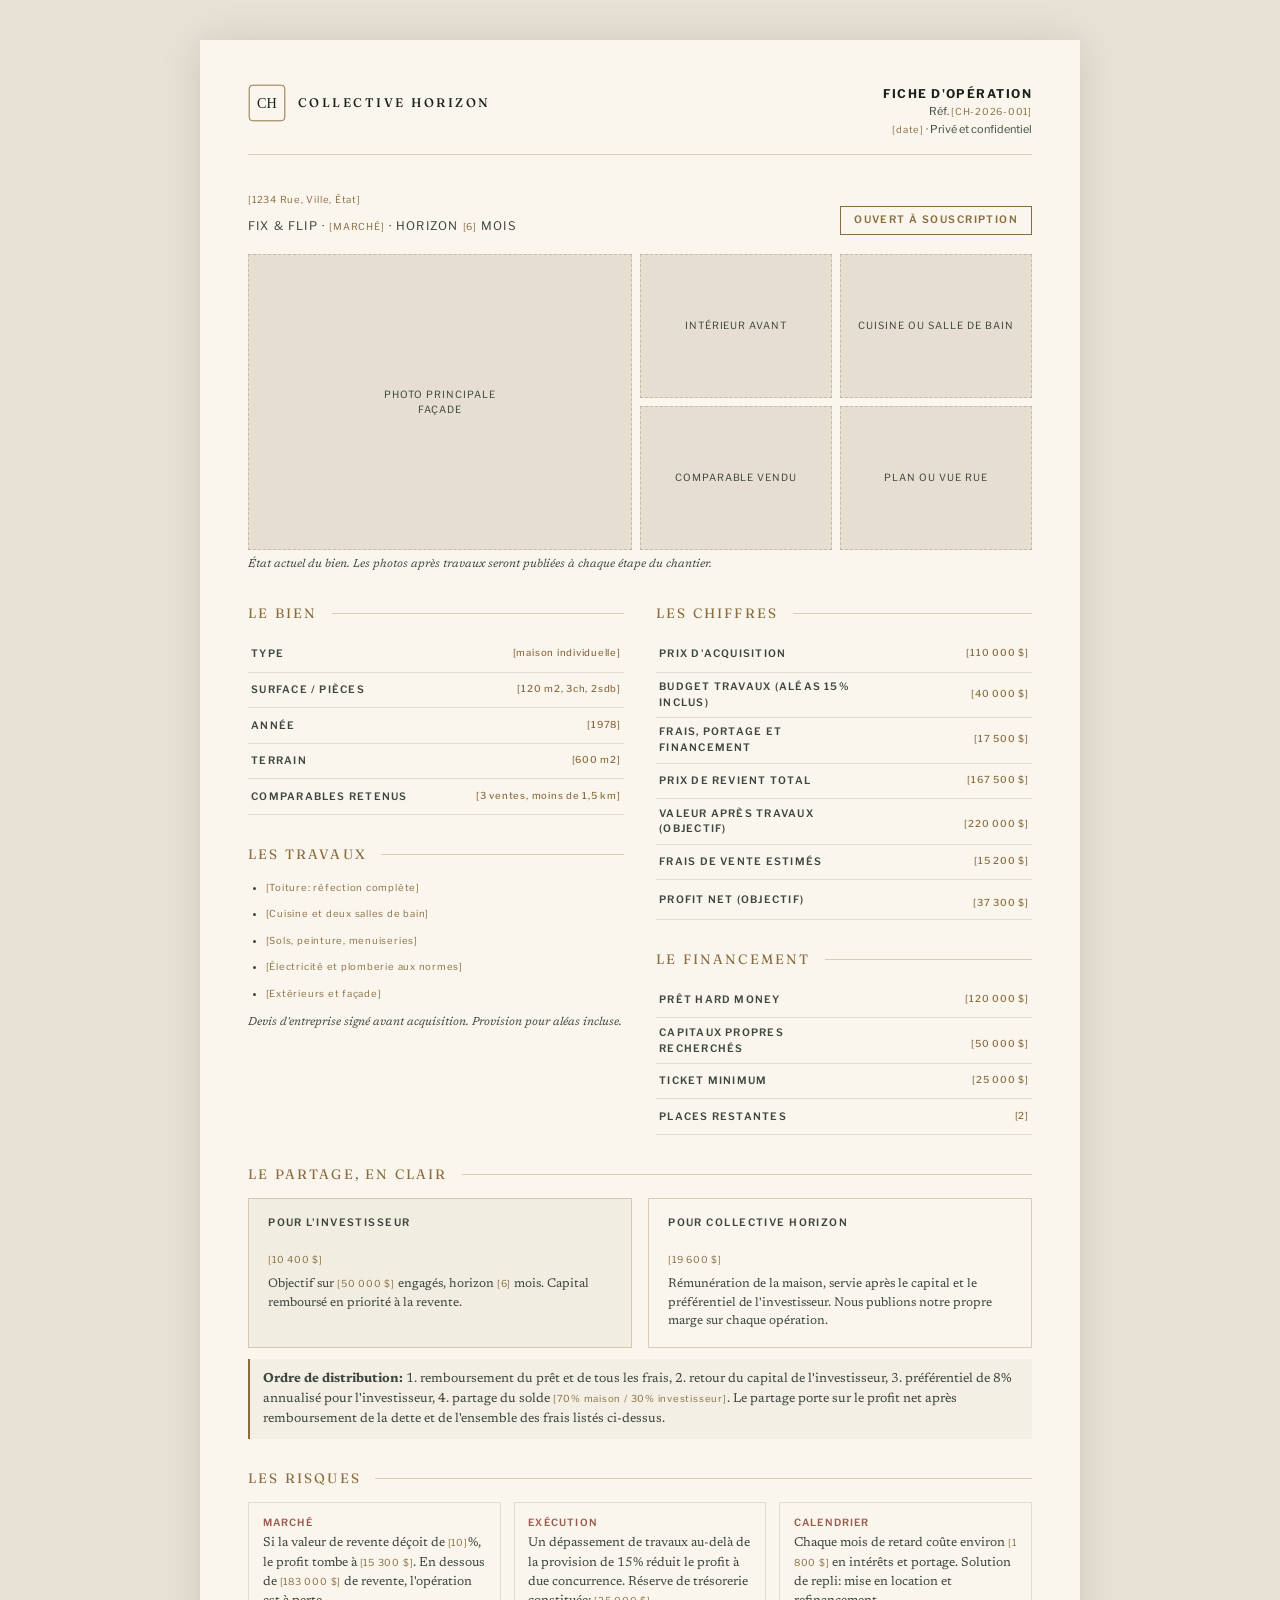
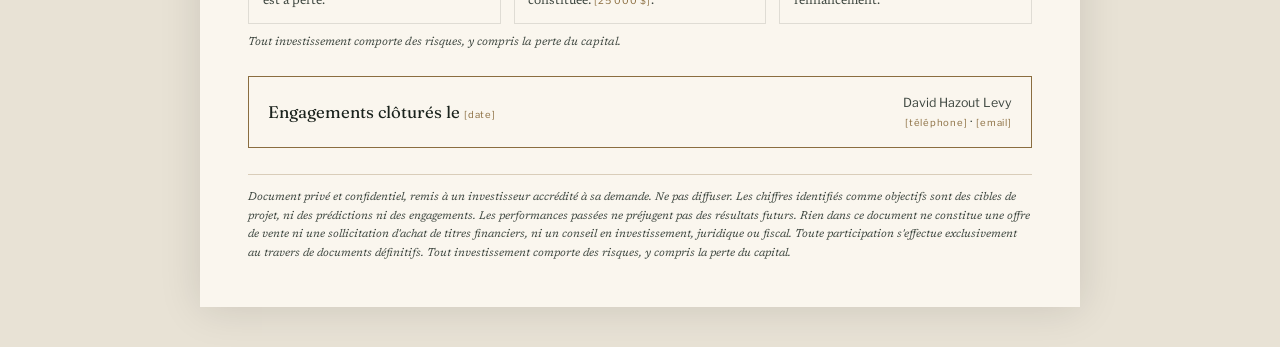
==== deal-sheet.html @ f7971813 "Add one-page deal sheet template: photos, works, numbers, split, risks Co-Authored-By: Claude Fable " ====
<!DOCTYPE html>
<html lang="fr">
<head>
<meta charset="utf-8">
<meta name="viewport" content="width=device-width, initial-scale=1">
<meta name="robots" content="noindex, nofollow">
<title>Fiche d'opération. Collective Horizon.</title>
<link rel="icon" href="assets/favicon.svg" type="image/svg+xml">
<link rel="preconnect" href="https://fonts.googleapis.com">
<link rel="preconnect" href="https://fonts.gstatic.com" crossorigin>
<link href="https://fonts.googleapis.com/css2?family=Fraunces:opsz,wght@9..144,300;9..144,400;9..144,500&family=Newsreader:ital,opsz,wght@0,6..72,300;0,6..72,400;1,6..72,300&family=Libre+Franklin:wght@400;500;600&display=swap" rel="stylesheet">
<style>
:root{--paper:#faf6ee;--ink:#1a221c;--soft:#3d463f;--brass:#8a6d3f;--line:rgba(138,109,63,.3);--rule:rgba(26,34,28,.12);--green:#4a6b52;--red:#9c5a4a}
*{margin:0;padding:0;box-sizing:border-box}
body{background:#e8e2d5;color:var(--ink);font-family:"Newsreader",Georgia,serif;font-size:14px;line-height:1.55;padding:2.5rem 1rem}
.page{max-width:880px;margin:0 auto;background:var(--paper);padding:44px 48px;box-shadow:0 2px 40px rgba(0,0,0,.12)}
h1{font-family:"Fraunces",Georgia,serif;font-weight:400;font-size:1.75rem;line-height:1.2}
h2{font-family:"Fraunces",Georgia,serif;font-weight:400;font-size:.85rem;letter-spacing:.16em;text-transform:uppercase;color:var(--brass);margin:1.8rem 0 .8rem;display:flex;align-items:center;gap:.9rem}
h2::after{content:"";flex:1;height:1px;background:var(--line)}
.head{display:flex;justify-content:space-between;align-items:flex-start;gap:2rem;border-bottom:1px solid var(--line);padding-bottom:1rem;margin-bottom:1.4rem}
.head .brand{display:flex;align-items:center;gap:.75rem}
.head svg{width:38px;height:38px}
.head b{font-family:"Fraunces",Georgia,serif;font-weight:500;letter-spacing:.2em;font-size:.78rem}
.head .meta{text-align:right;font-family:"Libre Franklin",sans-serif;font-size:.68rem;color:var(--soft);line-height:1.6}
.head .meta strong{display:block;color:var(--ink);font-size:.75rem;letter-spacing:.12em}
.title-row{display:flex;justify-content:space-between;align-items:flex-end;gap:1.5rem;flex-wrap:wrap}
.badge{font-family:"Libre Franklin",sans-serif;font-size:.64rem;font-weight:600;letter-spacing:.14em;text-transform:uppercase;padding:.35rem .8rem;border:1px solid var(--brass);color:var(--brass);white-space:nowrap}
.sub{font-family:"Libre Franklin",sans-serif;font-size:.74rem;letter-spacing:.1em;text-transform:uppercase;color:var(--soft);margin-top:.35rem}
.photos{display:grid;grid-template-columns:2fr 1fr 1fr;gap:.5rem;margin:1.2rem 0 .4rem}
.photos .ph{background:#e6ded0;border:1px dashed var(--line);aspect-ratio:4/3;display:grid;place-items:center;font-family:"Libre Franklin",sans-serif;font-size:.62rem;letter-spacing:.1em;text-transform:uppercase;color:var(--soft);text-align:center;padding:.5rem;overflow:hidden}
.photos .ph img{width:100%;height:100%;object-fit:cover}
.photos .ph:first-child{grid-row:span 2;aspect-ratio:auto}
.cap{font-size:.72rem;font-style:italic;color:var(--soft)}
.cols{display:grid;grid-template-columns:1fr 1fr;gap:2rem}
table{width:100%;border-collapse:collapse;font-variant-numeric:tabular-nums}
th,td{text-align:left;padding:.4rem .2rem;border-bottom:1px solid var(--rule);font-size:.88rem}
th{font-family:"Libre Franklin",sans-serif;font-size:.64rem;font-weight:600;letter-spacing:.12em;text-transform:uppercase;color:var(--soft);width:58%}
td{text-align:right;font-weight:500}
td.big{font-family:"Fraunces",Georgia,serif;font-size:1.05rem;color:var(--brass)}
ul{margin:.2rem 0 0 1.1rem}
li{margin-bottom:.3rem;font-size:.88rem;color:var(--soft)}
.split{display:grid;grid-template-columns:1fr 1fr;gap:1rem;margin-top:.5rem}
.share{border:1px solid var(--line);padding:1rem 1.2rem}
.share.them{background:rgba(138,109,63,.07)}
.share h3{font-family:"Libre Franklin",sans-serif;font-size:.64rem;font-weight:600;letter-spacing:.14em;text-transform:uppercase;color:var(--soft);margin-bottom:.5rem}
.share .amt{font-family:"Fraunces",Georgia,serif;font-size:1.7rem;font-weight:400;color:var(--brass);line-height:1.1}
.share .det{font-size:.78rem;color:var(--soft);margin-top:.4rem;line-height:1.5}
.waterfall{font-size:.82rem;color:var(--soft);margin-top:.7rem;padding:.6rem .8rem;border-inline-start:2px solid var(--brass);background:rgba(138,109,63,.05)}
.risks{display:grid;grid-template-columns:repeat(3,1fr);gap:.8rem}
.risk{border:1px solid var(--rule);padding:.75rem .85rem}
.risk b{font-family:"Libre Franklin",sans-serif;font-size:.62rem;font-weight:600;letter-spacing:.12em;text-transform:uppercase;color:var(--red);display:block;margin-bottom:.25rem}
.risk p{font-size:.8rem;color:var(--soft);line-height:1.5}
.cta-box{border:1px solid var(--brass);padding:1rem 1.2rem;margin-top:1.5rem;display:flex;justify-content:space-between;align-items:center;gap:1.5rem;flex-wrap:wrap}
.cta-box .l{font-family:"Fraunces",Georgia,serif;font-size:1.05rem}
.cta-box .r{font-family:"Libre Franklin",sans-serif;font-size:.78rem;color:var(--soft);text-align:right}
.foot{margin-top:1.6rem;border-top:1px solid var(--line);padding-top:.9rem;font-size:.7rem;font-style:italic;color:var(--soft);line-height:1.65}
.ph-note{font-family:"Libre Franklin",sans-serif;font-size:.6rem;letter-spacing:.08em;color:var(--brass)}
@media (max-width:720px){.cols,.split,.risks{grid-template-columns:1fr}.photos{grid-template-columns:1fr 1fr}.photos .ph:first-child{grid-row:auto;grid-column:span 2}}
@media print{body{background:var(--paper);padding:0}.page{box-shadow:none;padding:14px 18px}@page{size:A4;margin:10mm}h2{break-after:avoid}.risks,.split,.cta-box{break-inside:avoid}}
</style>
</head>
<body>
<div class="page">

  <div class="head">
    <div class="brand">
      <svg viewBox="0 0 64 64" fill="none" aria-hidden="true">
        <rect x="2" y="2" width="60" height="60" rx="6" stroke="#8a6d3f" stroke-width="1.6"/>
        <text x="32" y="41" text-anchor="middle" font-family="Georgia,serif" font-size="24" fill="#1a221c">CH</text>
      </svg>
      <b>COLLECTIVE&nbsp;HORIZON</b>
    </div>
    <div class="meta">
      <strong>FICHE D'OPÉRATION</strong>
      Réf. <span class="ph-note">[CH-2026-001]</span><br>
      <span class="ph-note">[date]</span> &middot; Privé et confidentiel
    </div>
  </div>

  <div class="title-row">
    <div>
      <h1><span class="ph-note">[1234 Rue, Ville, État]</span></h1>
      <p class="sub">Fix &amp; Flip &middot; <span class="ph-note">[marché]</span> &middot; Horizon <span class="ph-note">[6]</span> mois</p>
    </div>
    <span class="badge">Ouvert à souscription</span>
  </div>

  <div class="photos">
    <div class="ph">Photo principale<br>façade</div>
    <div class="ph">Intérieur avant</div>
    <div class="ph">Cuisine ou salle de bain</div>
    <div class="ph">Comparable vendu</div>
    <div class="ph">Plan ou vue rue</div>
  </div>
  <p class="cap">État actuel du bien. Les photos après travaux seront publiées à chaque étape du chantier.</p>

  <div class="cols">
    <div>
      <h2>Le bien</h2>
      <table>
        <tr><th>Type</th><td><span class="ph-note">[maison individuelle]</span></td></tr>
        <tr><th>Surface / pièces</th><td><span class="ph-note">[120 m2, 3ch, 2sdb]</span></td></tr>
        <tr><th>Année</th><td><span class="ph-note">[1978]</span></td></tr>
        <tr><th>Terrain</th><td><span class="ph-note">[600 m2]</span></td></tr>
        <tr><th>Comparables retenus</th><td><span class="ph-note">[3 ventes, moins de 1,5 km]</span></td></tr>
      </table>

      <h2>Les travaux</h2>
      <ul>
        <li><span class="ph-note">[Toiture: réfection complète]</span></li>
        <li><span class="ph-note">[Cuisine et deux salles de bain]</span></li>
        <li><span class="ph-note">[Sols, peinture, menuiseries]</span></li>
        <li><span class="ph-note">[Électricité et plomberie aux normes]</span></li>
        <li><span class="ph-note">[Extérieurs et façade]</span></li>
      </ul>
      <p class="cap" style="margin-top:.5rem">Devis d'entreprise signé avant acquisition. Provision pour aléas incluse.</p>
    </div>

    <div>
      <h2>Les chiffres</h2>
      <table>
        <tr><th>Prix d'acquisition</th><td><span class="ph-note">[110 000 $]</span></td></tr>
        <tr><th>Budget travaux (aléas 15% inclus)</th><td><span class="ph-note">[40 000 $]</span></td></tr>
        <tr><th>Frais, portage et financement</th><td><span class="ph-note">[17 500 $]</span></td></tr>
        <tr><th>Prix de revient total</th><td><span class="ph-note">[167 500 $]</span></td></tr>
        <tr><th>Valeur après travaux (objectif)</th><td class="big"><span class="ph-note">[220 000 $]</span></td></tr>
        <tr><th>Frais de vente estimés</th><td><span class="ph-note">[15 200 $]</span></td></tr>
        <tr><th>Profit net (objectif)</th><td class="big"><span class="ph-note">[37 300 $]</span></td></tr>
      </table>

      <h2>Le financement</h2>
      <table>
        <tr><th>Prêt hard money</th><td><span class="ph-note">[120 000 $]</span></td></tr>
        <tr><th>Capitaux propres recherchés</th><td class="big"><span class="ph-note">[50 000 $]</span></td></tr>
        <tr><th>Ticket minimum</th><td><span class="ph-note">[25 000 $]</span></td></tr>
        <tr><th>Places restantes</th><td><span class="ph-note">[2]</span></td></tr>
      </table>
    </div>
  </div>

  <h2>Le partage, en clair</h2>
  <div class="split">
    <div class="share them">
      <h3>Pour l'investisseur</h3>
      <div class="amt"><span class="ph-note">[10 400 $]</span></div>
      <p class="det">Objectif sur <span class="ph-note">[50 000 $]</span> engagés, horizon <span class="ph-note">[6]</span> mois.
      Capital remboursé en priorité à la revente.</p>
    </div>
    <div class="share">
      <h3>Pour Collective Horizon</h3>
      <div class="amt"><span class="ph-note">[19 600 $]</span></div>
      <p class="det">Rémunération de la maison, servie après le capital et le préférentiel de l'investisseur.
      Nous publions notre propre marge sur chaque opération.</p>
    </div>
  </div>
  <p class="waterfall"><b>Ordre de distribution:</b> 1. remboursement du prêt et de tous les frais, 2. retour du capital de l'investisseur,
  3. préférentiel de 8% annualisé pour l'investisseur, 4. partage du solde <span class="ph-note">[70% maison / 30% investisseur]</span>.
  Le partage porte sur le profit net après remboursement de la dette et de l'ensemble des frais listés ci-dessus.</p>

  <h2>Les risques</h2>
  <div class="risks">
    <div class="risk">
      <b>Marché</b>
      <p>Si la valeur de revente déçoit de <span class="ph-note">[10]</span>%, le profit tombe à <span class="ph-note">[15 300 $]</span>.
      En dessous de <span class="ph-note">[183 000 $]</span> de revente, l'opération est à perte.</p>
    </div>
    <div class="risk">
      <b>Exécution</b>
      <p>Un dépassement de travaux au-delà de la provision de 15% réduit le profit à due concurrence.
      Réserve de trésorerie constituée: <span class="ph-note">[25 000 $]</span>.</p>
    </div>
    <div class="risk">
      <b>Calendrier</b>
      <p>Chaque mois de retard coûte environ <span class="ph-note">[1 800 $]</span> en intérêts et portage.
      Solution de repli: mise en location et refinancement.</p>
    </div>
  </div>
  <p class="cap" style="margin-top:.6rem">Tout investissement comporte des risques, y compris la perte du capital.</p>

  <div class="cta-box">
    <div class="l">Engagements clôturés le <span class="ph-note">[date]</span></div>
    <div class="r">David Hazout Levy<br><span class="ph-note">[téléphone]</span> &middot; <span class="ph-note">[email]</span></div>
  </div>

  <p class="foot">Document privé et confidentiel, remis à un investisseur accrédité à sa demande. Ne pas diffuser.
  Les chiffres identifiés comme objectifs sont des cibles de projet, ni des prédictions ni des engagements.
  Les performances passées ne préjugent pas des résultats futurs. Rien dans ce document ne constitue une offre
  de vente ni une sollicitation d'achat de titres financiers, ni un conseil en investissement, juridique ou fiscal.
  Toute participation s'effectue exclusivement au travers de documents définitifs. Tout investissement comporte
  des risques, y compris la perte du capital.</p>

</div>
</body>
</html>
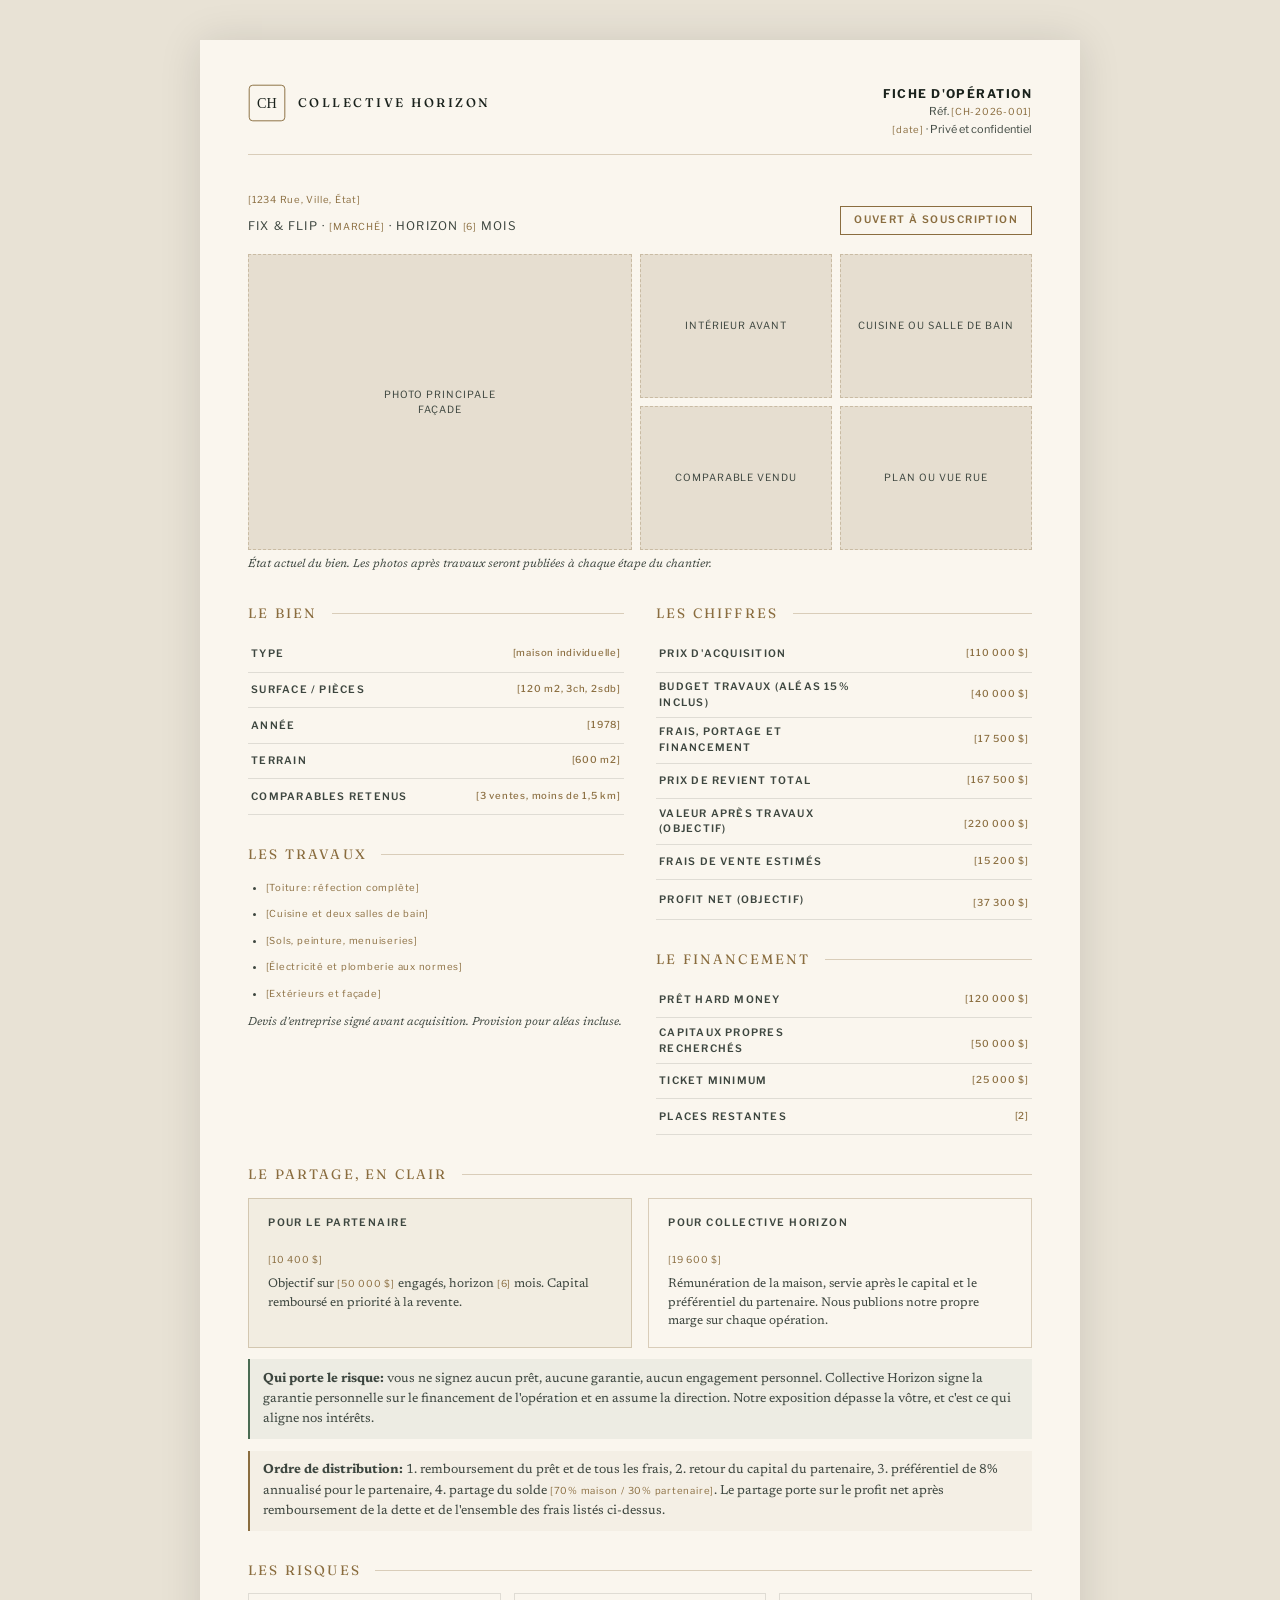
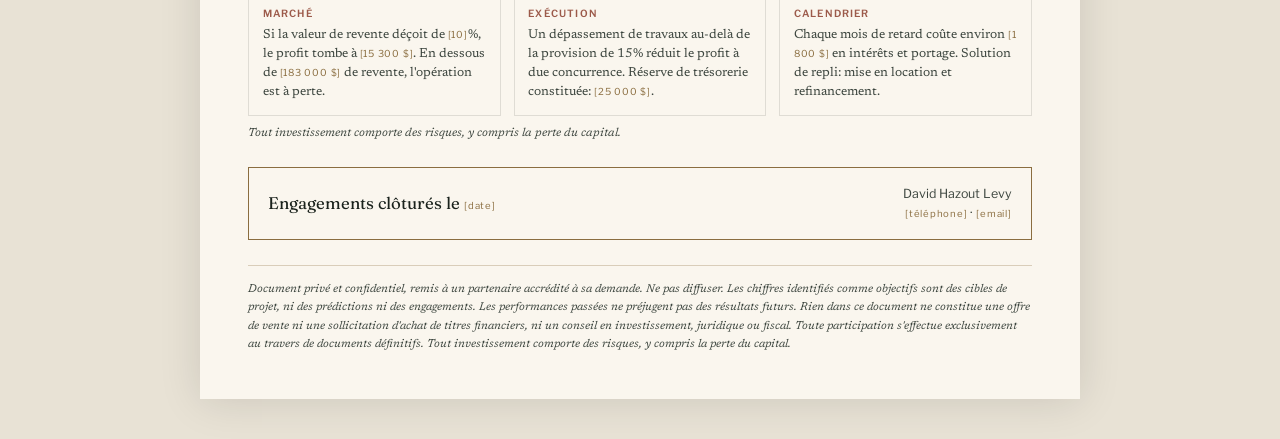
==== commit bb65caf0: "Add risk-bearing statement and partner wording to deal sheet, plus simplified legal roadmap Co-Autho" ====
--- a/deal-sheet.html
+++ b/deal-sheet.html
@@ -141,7 +141,7 @@
   <h2>Le partage, en clair</h2>
   <div class="split">
     <div class="share them">
-      <h3>Pour l'investisseur</h3>
+      <h3>Pour le partenaire</h3>
       <div class="amt"><span class="ph-note">[10 400 $]</span></div>
       <p class="det">Objectif sur <span class="ph-note">[50 000 $]</span> engagés, horizon <span class="ph-note">[6]</span> mois.
       Capital remboursé en priorité à la revente.</p>
@@ -149,12 +149,16 @@
     <div class="share">
       <h3>Pour Collective Horizon</h3>
       <div class="amt"><span class="ph-note">[19 600 $]</span></div>
-      <p class="det">Rémunération de la maison, servie après le capital et le préférentiel de l'investisseur.
+      <p class="det">Rémunération de la maison, servie après le capital et le préférentiel du partenaire.
       Nous publions notre propre marge sur chaque opération.</p>
     </div>
   </div>
-  <p class="waterfall"><b>Ordre de distribution:</b> 1. remboursement du prêt et de tous les frais, 2. retour du capital de l'investisseur,
-  3. préférentiel de 8% annualisé pour l'investisseur, 4. partage du solde <span class="ph-note">[70% maison / 30% investisseur]</span>.
+  <p class="waterfall" style="border-inline-start-color:var(--green);background:rgba(74,107,82,.07)"><b>Qui porte le risque:</b>
+  vous ne signez aucun prêt, aucune garantie, aucun engagement personnel. Collective Horizon signe la garantie
+  personnelle sur le financement de l'opération et en assume la direction. Notre exposition dépasse la vôtre,
+  et c'est ce qui aligne nos intérêts.</p>
+  <p class="waterfall"><b>Ordre de distribution:</b> 1. remboursement du prêt et de tous les frais, 2. retour du capital du partenaire,
+  3. préférentiel de 8% annualisé pour le partenaire, 4. partage du solde <span class="ph-note">[70% maison / 30% partenaire]</span>.
   Le partage porte sur le profit net après remboursement de la dette et de l'ensemble des frais listés ci-dessus.</p>
 
   <h2>Les risques</h2>
@@ -182,7 +186,7 @@
     <div class="r">David Hazout Levy<br><span class="ph-note">[téléphone]</span> &middot; <span class="ph-note">[email]</span></div>
   </div>
 
-  <p class="foot">Document privé et confidentiel, remis à un investisseur accrédité à sa demande. Ne pas diffuser.
+  <p class="foot">Document privé et confidentiel, remis à un partenaire accrédité à sa demande. Ne pas diffuser.
   Les chiffres identifiés comme objectifs sont des cibles de projet, ni des prédictions ni des engagements.
   Les performances passées ne préjugent pas des résultats futurs. Rien dans ce document ne constitue une offre
   de vente ni une sollicitation d'achat de titres financiers, ni un conseil en investissement, juridique ou fiscal.
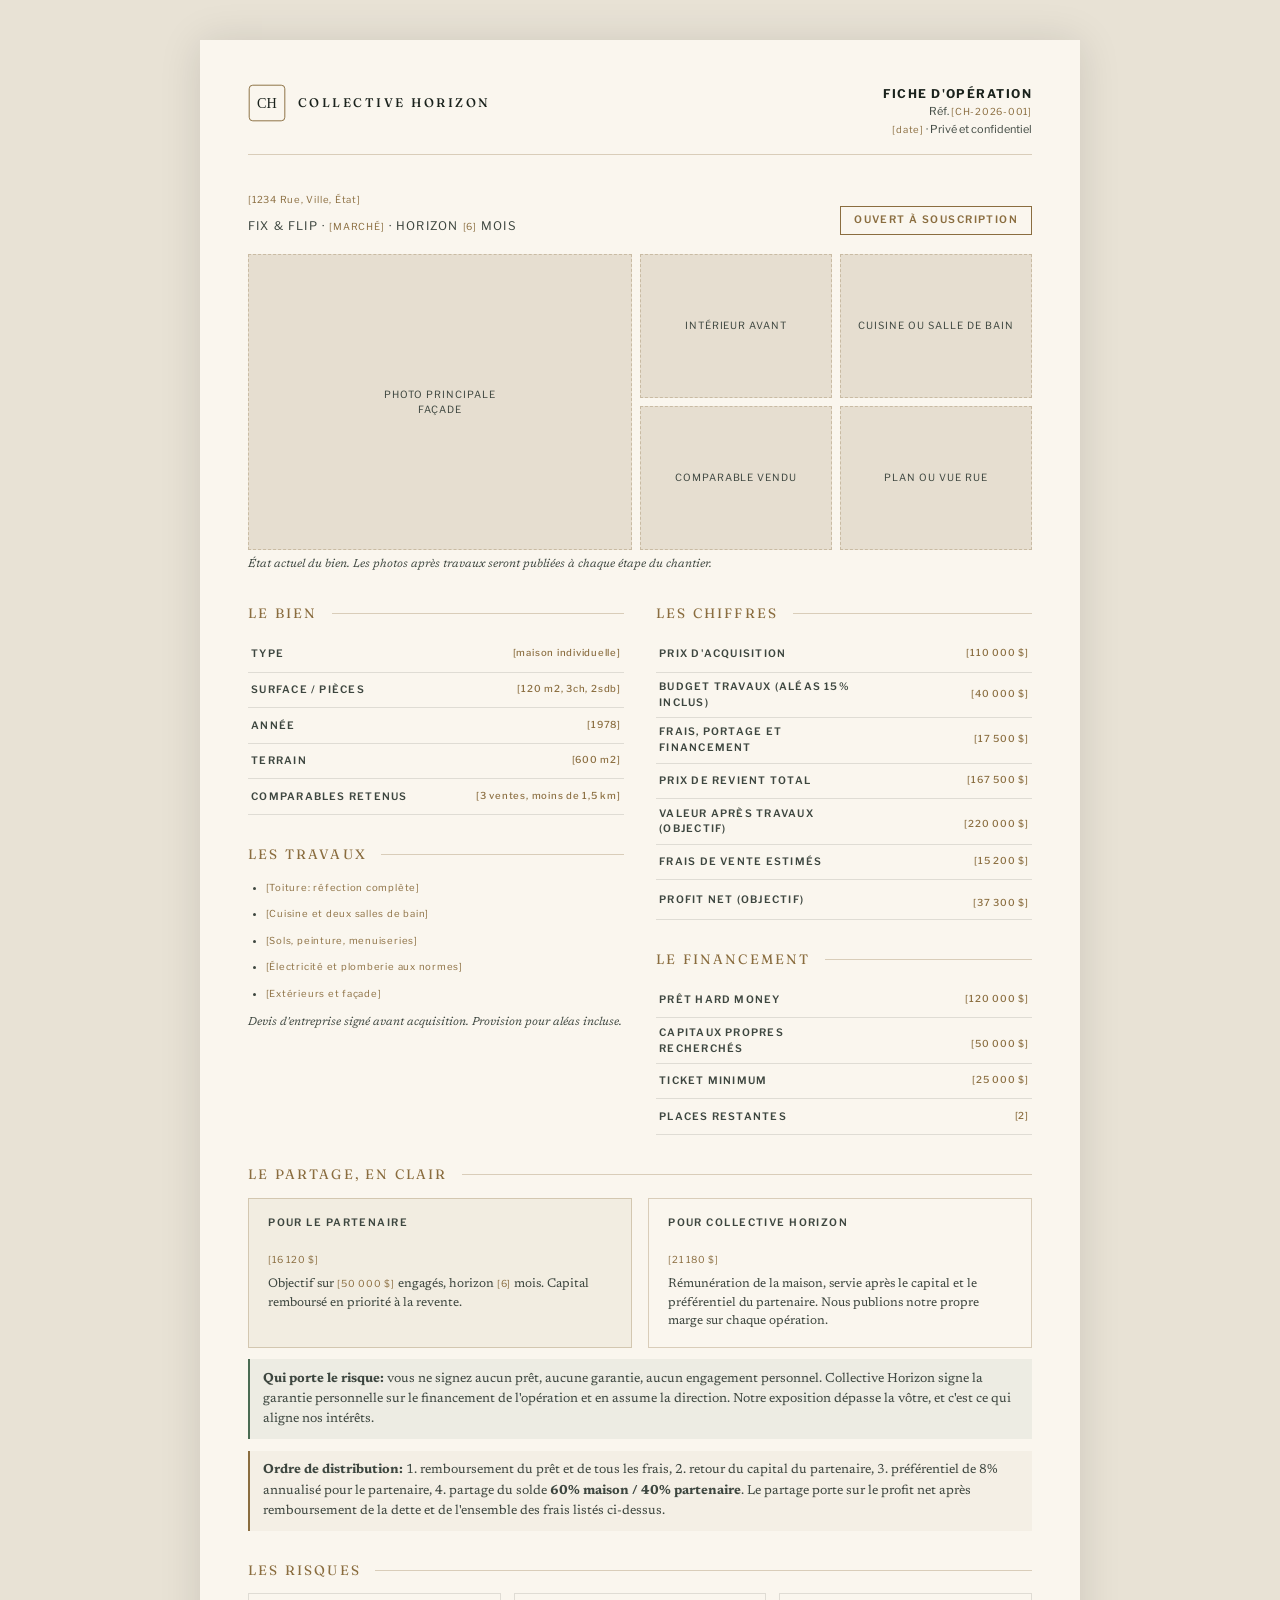
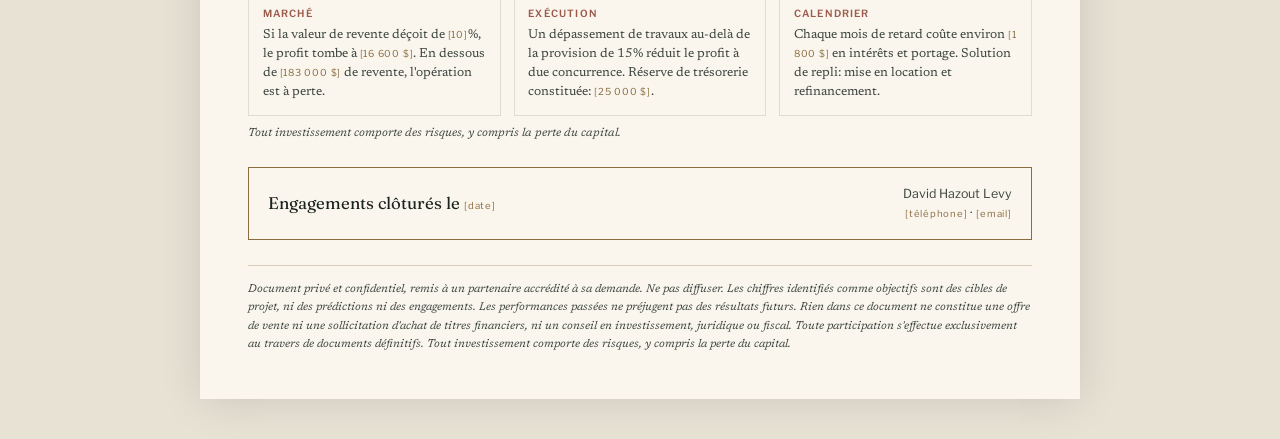
==== commit 227b9b80: "Set the split at 60/40 and align the worked example across deal sheet and term sheet Co-Authored-By:" ====
--- a/deal-sheet.html
+++ b/deal-sheet.html
@@ -142,13 +142,13 @@
   <div class="split">
     <div class="share them">
       <h3>Pour le partenaire</h3>
-      <div class="amt"><span class="ph-note">[10 400 $]</span></div>
+      <div class="amt"><span class="ph-note">[16 120 $]</span></div>
       <p class="det">Objectif sur <span class="ph-note">[50 000 $]</span> engagés, horizon <span class="ph-note">[6]</span> mois.
       Capital remboursé en priorité à la revente.</p>
     </div>
     <div class="share">
       <h3>Pour Collective Horizon</h3>
-      <div class="amt"><span class="ph-note">[19 600 $]</span></div>
+      <div class="amt"><span class="ph-note">[21 180 $]</span></div>
       <p class="det">Rémunération de la maison, servie après le capital et le préférentiel du partenaire.
       Nous publions notre propre marge sur chaque opération.</p>
     </div>
@@ -158,14 +158,14 @@
   personnelle sur le financement de l'opération et en assume la direction. Notre exposition dépasse la vôtre,
   et c'est ce qui aligne nos intérêts.</p>
   <p class="waterfall"><b>Ordre de distribution:</b> 1. remboursement du prêt et de tous les frais, 2. retour du capital du partenaire,
-  3. préférentiel de 8% annualisé pour le partenaire, 4. partage du solde <span class="ph-note">[70% maison / 30% partenaire]</span>.
+  3. préférentiel de 8% annualisé pour le partenaire, 4. partage du solde <b>60% maison / 40% partenaire</b>.
   Le partage porte sur le profit net après remboursement de la dette et de l'ensemble des frais listés ci-dessus.</p>
 
   <h2>Les risques</h2>
   <div class="risks">
     <div class="risk">
       <b>Marché</b>
-      <p>Si la valeur de revente déçoit de <span class="ph-note">[10]</span>%, le profit tombe à <span class="ph-note">[15 300 $]</span>.
+      <p>Si la valeur de revente déçoit de <span class="ph-note">[10]</span>%, le profit tombe à <span class="ph-note">[16 600 $]</span>.
       En dessous de <span class="ph-note">[183 000 $]</span> de revente, l'opération est à perte.</p>
     </div>
     <div class="risk">
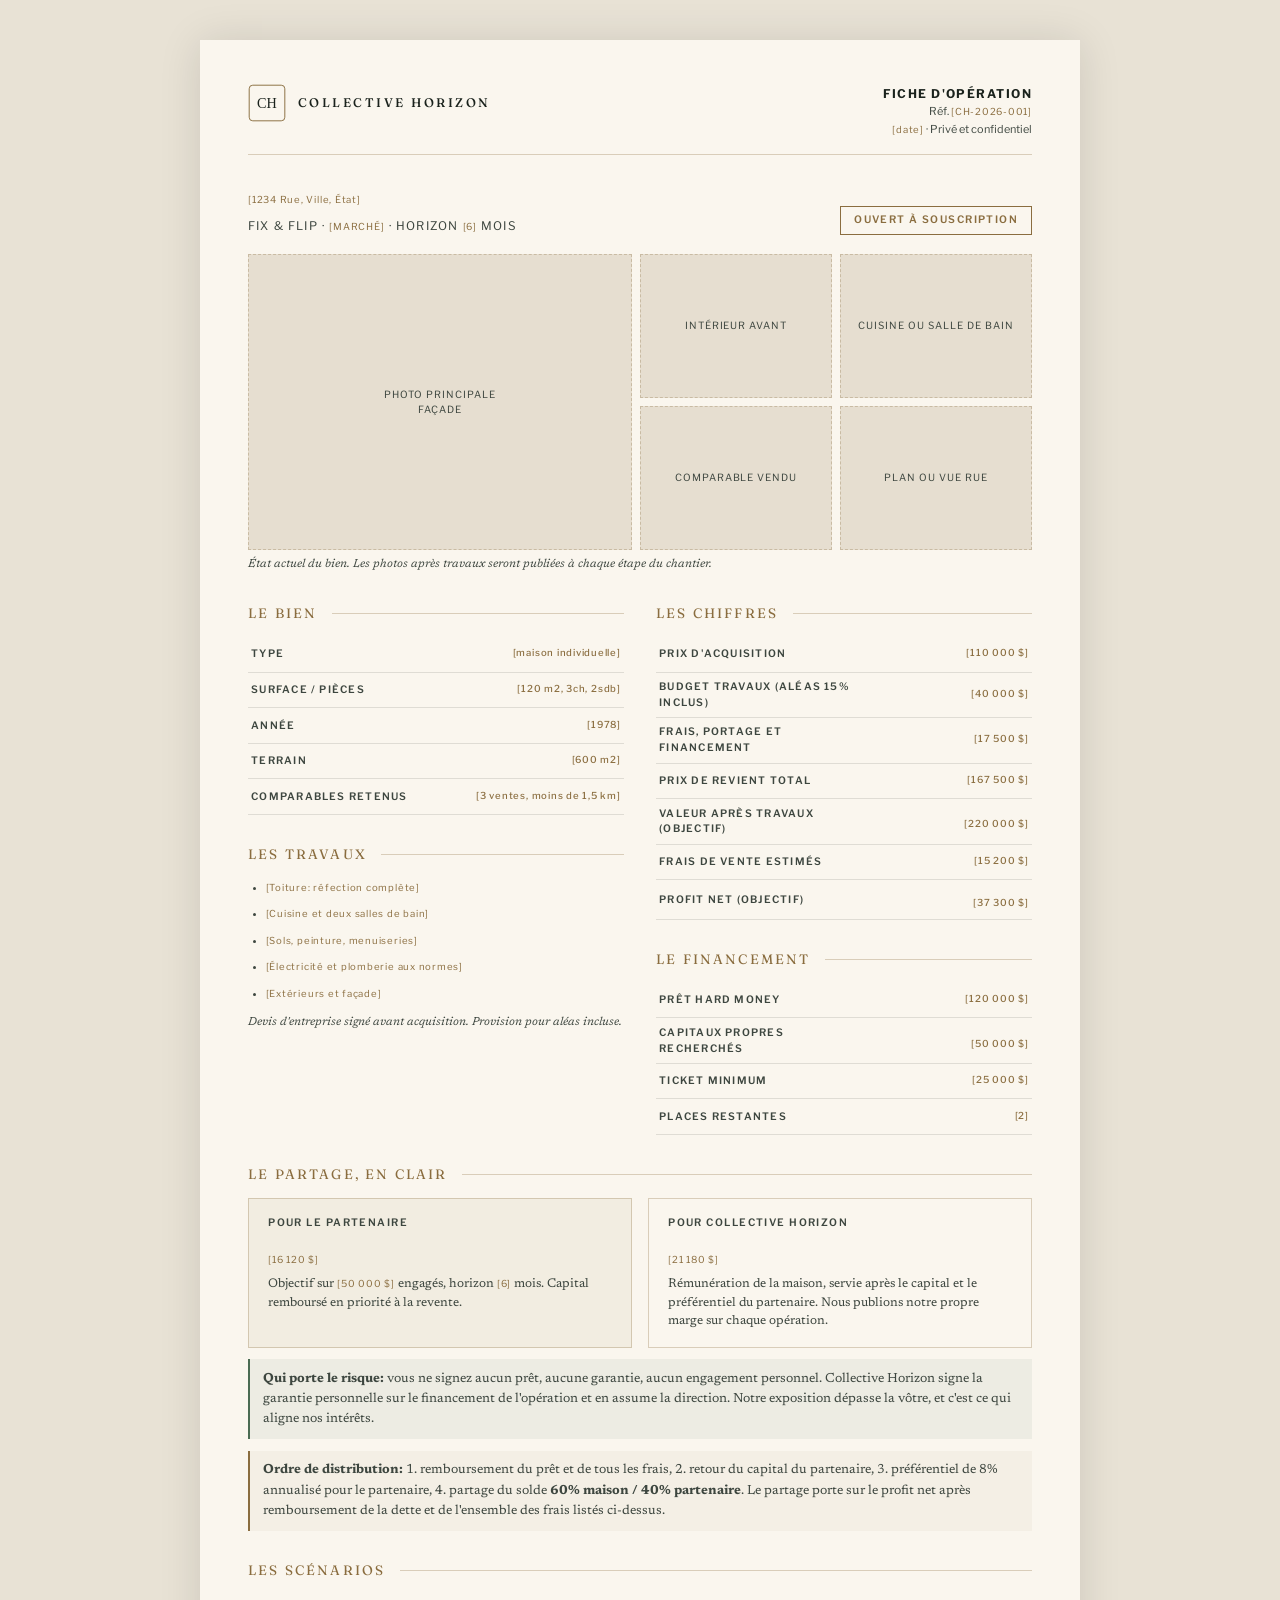
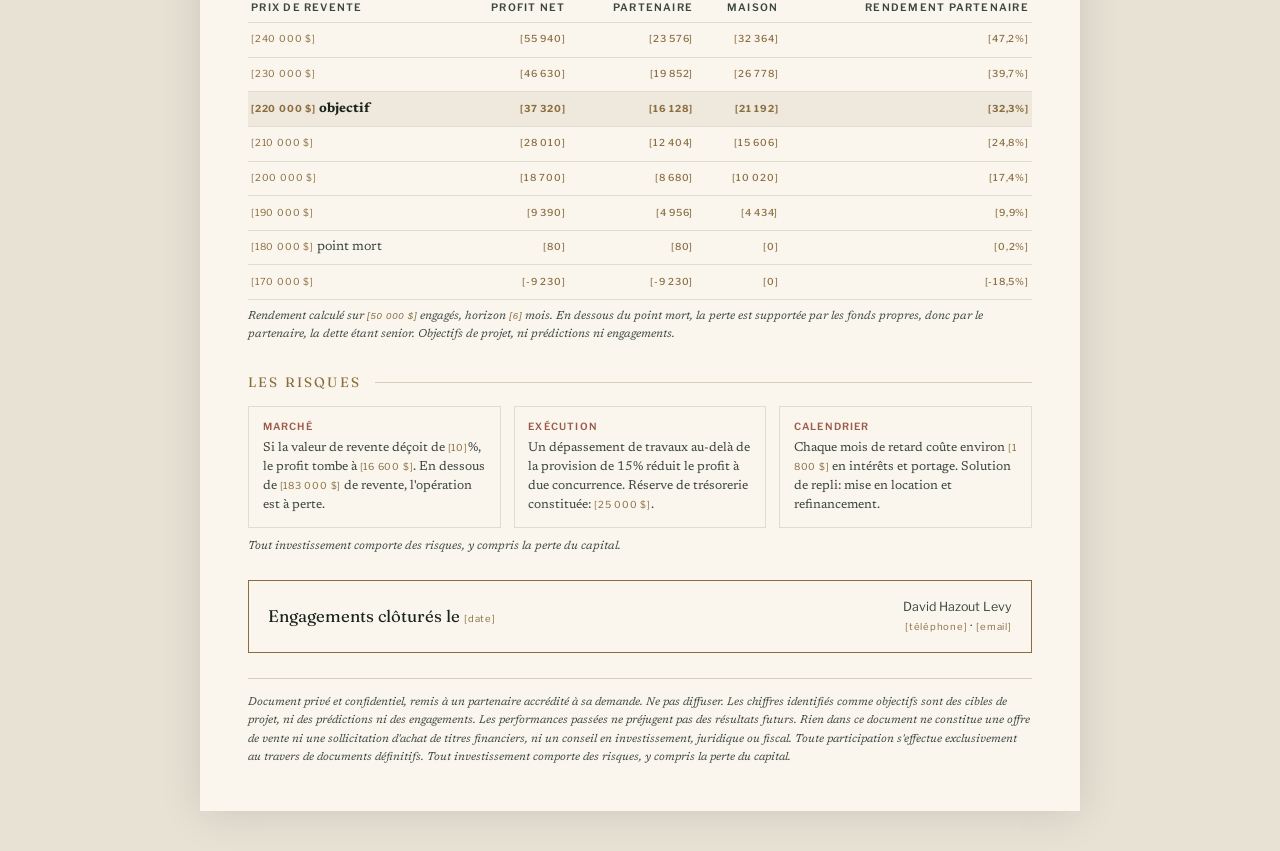
==== commit fa4c88c5: "Add scenario sensitivity table to the deal sheet, from upside to break-even to loss Co-Authored-By: " ====
--- a/deal-sheet.html
+++ b/deal-sheet.html
@@ -46,6 +46,14 @@
 .share .amt{font-family:"Fraunces",Georgia,serif;font-size:1.7rem;font-weight:400;color:var(--brass);line-height:1.1}
 .share .det{font-size:.78rem;color:var(--soft);margin-top:.4rem;line-height:1.5}
 .waterfall{font-size:.82rem;color:var(--soft);margin-top:.7rem;padding:.6rem .8rem;border-inline-start:2px solid var(--brass);background:rgba(138,109,63,.05)}
+table.scen th{width:auto;text-align:right;color:var(--soft)}
+table.scen th:first-child{text-align:left}
+table.scen td{text-align:right;font-size:.84rem}
+table.scen td:first-child{text-align:left;font-weight:400;color:var(--soft)}
+table.scen tr.target{background:rgba(138,109,63,.1)}
+table.scen tr.target td{color:var(--ink)}
+table.scen tr.be td{color:var(--soft)}
+table.scen tr.loss td{color:var(--red)}
 .risks{display:grid;grid-template-columns:repeat(3,1fr);gap:.8rem}
 .risk{border:1px solid var(--rule);padding:.75rem .85rem}
 .risk b{font-family:"Libre Franklin",sans-serif;font-size:.62rem;font-weight:600;letter-spacing:.12em;text-transform:uppercase;color:var(--red);display:block;margin-bottom:.25rem}
@@ -161,6 +169,22 @@
   3. préférentiel de 8% annualisé pour le partenaire, 4. partage du solde <b>60% maison / 40% partenaire</b>.
   Le partage porte sur le profit net après remboursement de la dette et de l'ensemble des frais listés ci-dessus.</p>
 
+  <h2>Les scénarios</h2>
+  <table class="scen">
+    <tr><th>Prix de revente</th><th>Profit net</th><th>Partenaire</th><th>Maison</th><th>Rendement partenaire</th></tr>
+    <tr><td><span class="ph-note">[240 000 $]</span></td><td><span class="ph-note">[55 940]</span></td><td><span class="ph-note">[23 576]</span></td><td><span class="ph-note">[32 364]</span></td><td><span class="ph-note">[47,2%]</span></td></tr>
+    <tr><td><span class="ph-note">[230 000 $]</span></td><td><span class="ph-note">[46 630]</span></td><td><span class="ph-note">[19 852]</span></td><td><span class="ph-note">[26 778]</span></td><td><span class="ph-note">[39,7%]</span></td></tr>
+    <tr class="target"><td><b><span class="ph-note">[220 000 $]</span> objectif</b></td><td><b><span class="ph-note">[37 320]</span></b></td><td><b><span class="ph-note">[16 128]</span></b></td><td><b><span class="ph-note">[21 192]</span></b></td><td><b><span class="ph-note">[32,3%]</span></b></td></tr>
+    <tr><td><span class="ph-note">[210 000 $]</span></td><td><span class="ph-note">[28 010]</span></td><td><span class="ph-note">[12 404]</span></td><td><span class="ph-note">[15 606]</span></td><td><span class="ph-note">[24,8%]</span></td></tr>
+    <tr><td><span class="ph-note">[200 000 $]</span></td><td><span class="ph-note">[18 700]</span></td><td><span class="ph-note">[8 680]</span></td><td><span class="ph-note">[10 020]</span></td><td><span class="ph-note">[17,4%]</span></td></tr>
+    <tr><td><span class="ph-note">[190 000 $]</span></td><td><span class="ph-note">[9 390]</span></td><td><span class="ph-note">[4 956]</span></td><td><span class="ph-note">[4 434]</span></td><td><span class="ph-note">[9,9%]</span></td></tr>
+    <tr class="be"><td><span class="ph-note">[180 000 $]</span> point mort</td><td><span class="ph-note">[80]</span></td><td><span class="ph-note">[80]</span></td><td><span class="ph-note">[0]</span></td><td><span class="ph-note">[0,2%]</span></td></tr>
+    <tr class="loss"><td><span class="ph-note">[170 000 $]</span></td><td><span class="ph-note">[-9 230]</span></td><td><span class="ph-note">[-9 230]</span></td><td><span class="ph-note">[0]</span></td><td><span class="ph-note">[-18,5%]</span></td></tr>
+  </table>
+  <p class="cap" style="margin-top:.5rem">Rendement calculé sur <span class="ph-note">[50 000 $]</span> engagés, horizon <span class="ph-note">[6]</span> mois.
+  En dessous du point mort, la perte est supportée par les fonds propres, donc par le partenaire, la dette étant senior.
+  Objectifs de projet, ni prédictions ni engagements.</p>
+
   <h2>Les risques</h2>
   <div class="risks">
     <div class="risk">
